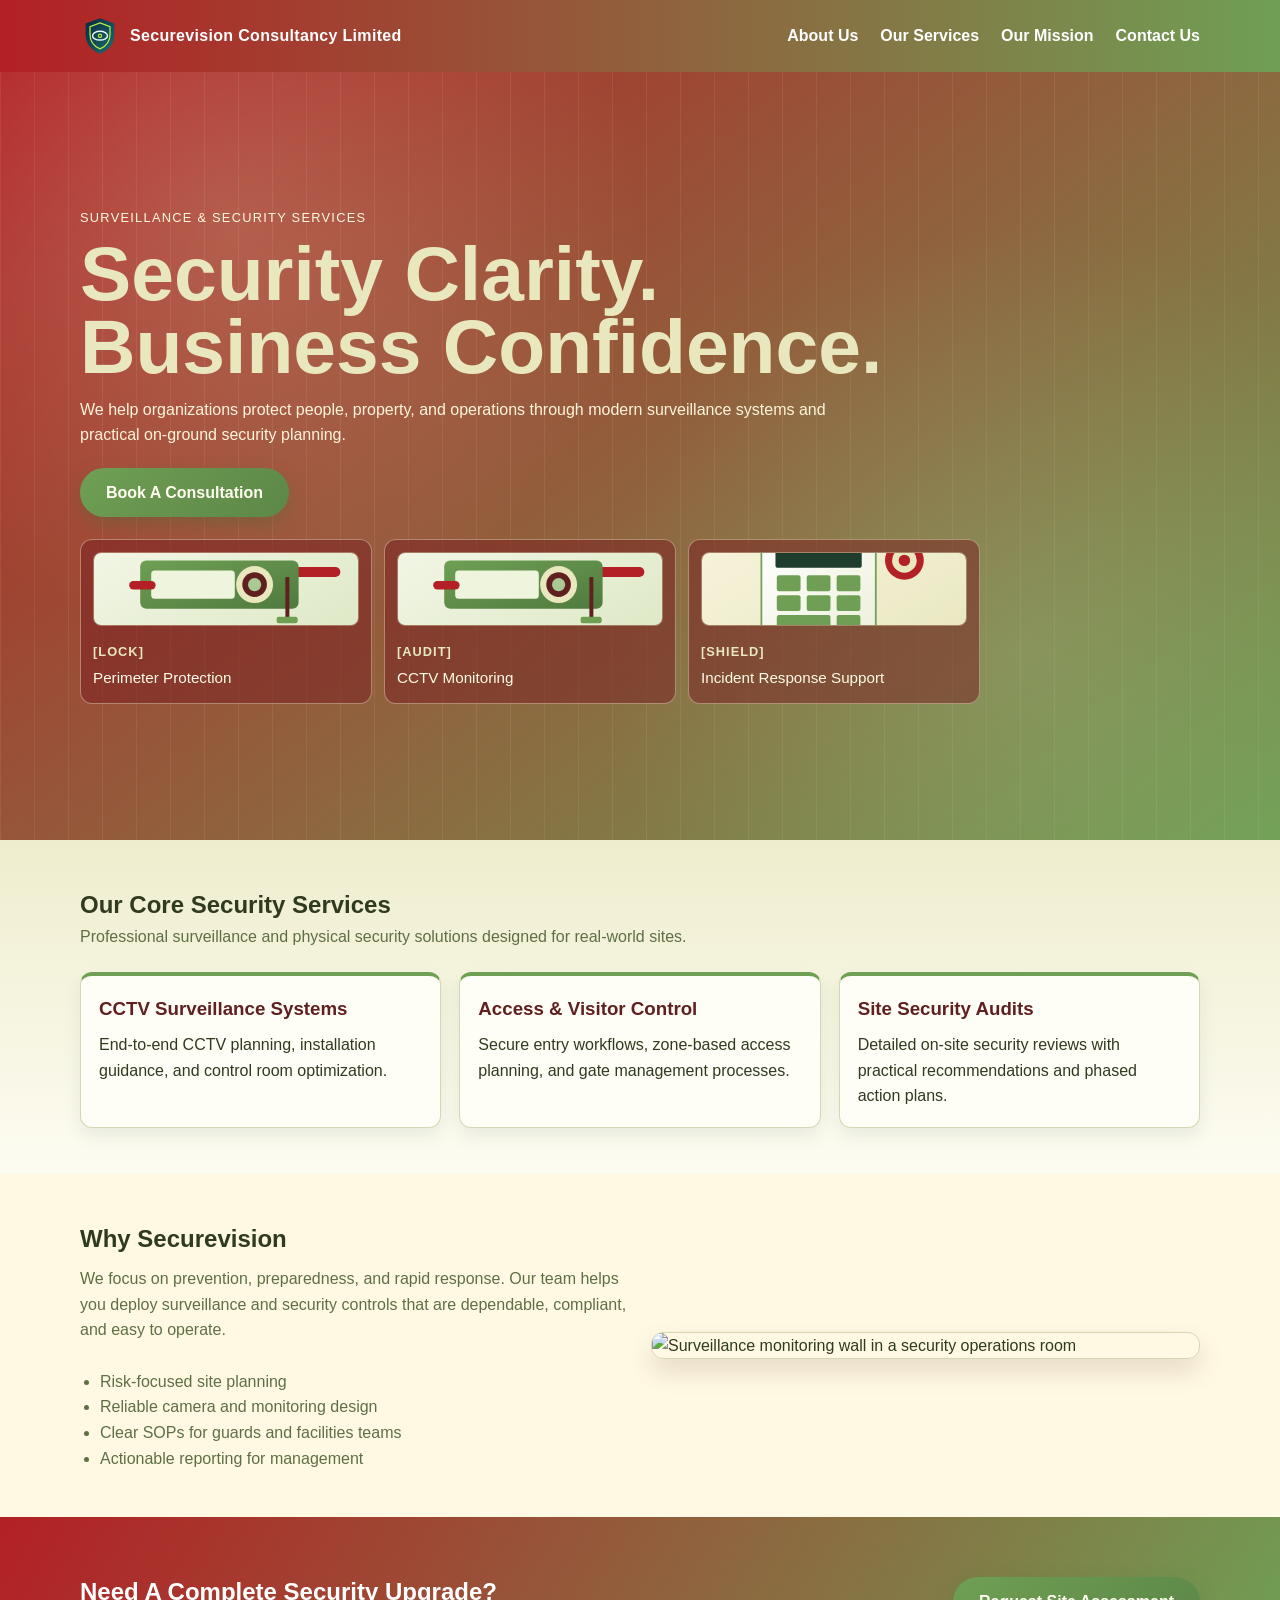
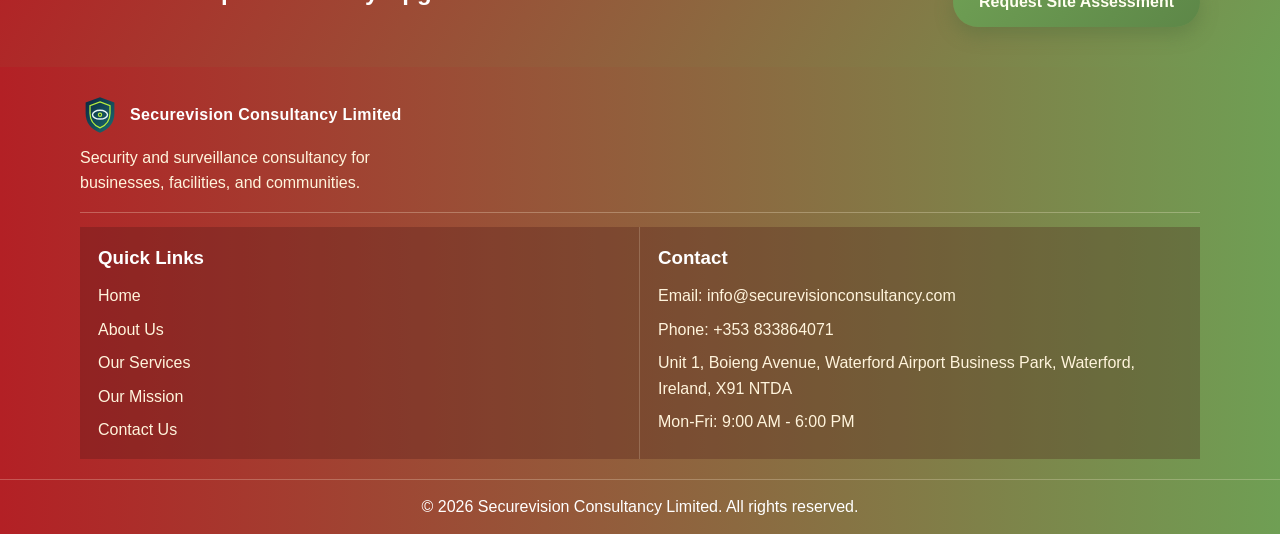
==== index.html @ aba6468b "Add images to hero visual cards" ====
<!DOCTYPE html>
<html lang="en">
<head>
  <meta charset="UTF-8" />
  <meta name="viewport" content="width=device-width, initial-scale=1.0" />
  <title>Securevision Consultancy Limited</title>
  <link rel="stylesheet" href="styles.css?v=20260227" />
</head>
<body>
  <nav class="navbar">
    <div class="container nav-wrap">
      <a class="brand" href="index.html">
        <img src="assets/securevision-logo.svg" alt="Securevision logo" class="brand-logo" />
        <span>Securevision Consultancy Limited</span>
      </a>
      <ul class="nav-links">
        <li><a href="about.html">About Us</a></li>
        <li><a href="services.html">Our Services</a></li>
        <li><a href="mission.html">Our Mission</a></li>
        <li><a href="contact.html">Contact Us</a></li>
      </ul>
    </div>
  </nav>

  <header class="hero">
    <div class="container hero-inner">
      <p class="eyebrow">Surveillance & Security Services</p>
      <h1>Security Clarity. Business Confidence.</h1>
      <p class="subtitle">
        We help organizations protect people, property, and operations through
        modern surveillance systems and practical on-ground security planning.
      </p>
      <a href="contact.html" class="btn">Book A Consultation</a>
      <div class="hero-visuals" aria-hidden="true">
        <div class="visual-card">
          <img src="assets/service-cctv.svg" alt="Perimeter surveillance visual" class="visual-thumb" />
          <span class="visual-icon">[LOCK]</span>
          <p>Perimeter Protection</p>
        </div>
        <div class="visual-card">
          <img src="assets/service-cctv.svg" alt="CCTV monitoring visual" class="visual-thumb" />
          <span class="visual-icon">[AUDIT]</span>
          <p>CCTV Monitoring</p>
        </div>
        <div class="visual-card">
          <img src="assets/service-alarm.svg" alt="Incident support visual" class="visual-thumb" />
          <span class="visual-icon">[SHIELD]</span>
          <p>Incident Response Support</p>
        </div>
      </div>
    </div>
  </header>

  <section class="section section-soft">
    <div class="container">
      <div class="section-head">
        <h2>Our Core Security Services</h2>
        <p>Professional surveillance and physical security solutions designed for real-world sites.</p>
      </div>
      <div class="cards">
        <article class="card">
          <h3>CCTV Surveillance Systems</h3>
          <p>End-to-end CCTV planning, installation guidance, and control room optimization.</p>
        </article>
        <article class="card">
          <h3>Access & Visitor Control</h3>
          <p>Secure entry workflows, zone-based access planning, and gate management processes.</p>
        </article>
        <article class="card">
          <h3>Site Security Audits</h3>
          <p>Detailed on-site security reviews with practical recommendations and phased action plans.</p>
        </article>
      </div>
    </div>
  </section>

  <section class="section section-visual">
    <div class="container visual-layout">
      <div>
        <h2>Why Securevision</h2>
        <p class="lead">
          We focus on prevention, preparedness, and rapid response. Our team helps you deploy
          surveillance and security controls that are dependable, compliant, and easy to operate.
        </p>
        <ul class="bullet-list">
          <li>Risk-focused site planning</li>
          <li>Reliable camera and monitoring design</li>
          <li>Clear SOPs for guards and facilities teams</li>
          <li>Actionable reporting for management</li>
        </ul>
      </div>
      <img src="https://images.unsplash.com/photo-1510511459019-5dda7724fd87?q=80&w=1400&auto=format&fit=crop" alt="Surveillance monitoring wall in a security operations room" class="visual-image" />
    </div>
  </section>

  <section class="cta-strip">
    <div class="container cta-inner">
      <h2>Need A Complete Security Upgrade?</h2>
      <a href="contact.html" class="btn">Request Site Assessment</a>
    </div>
  </section>

  <footer class="site-footer">
    <div class="container footer-grid">
      <div>
        <a class="brand footer-brand" href="index.html">
          <img src="assets/securevision-logo.svg" alt="Securevision logo" class="brand-logo" />
          <span>Securevision Consultancy Limited</span>
        </a>
        <p class="footer-text">Security and surveillance consultancy for businesses, facilities, and communities.</p>
      </div>
      <div>
        <h3>Quick Links</h3>
        <ul class="footer-links">
          <li><a href="index.html">Home</a></li>
          <li><a href="about.html">About Us</a></li>
          <li><a href="services.html">Our Services</a></li>
          <li><a href="mission.html">Our Mission</a></li>
          <li><a href="contact.html">Contact Us</a></li>
        </ul>
      </div>
      <div>
        <h3>Contact</h3>
        <ul class="footer-contact">
          <li>Email: info@securevisionconsultancy.com</li>
          <li>Phone: +353 833864071</li>
          <li>Unit 1, Boieng Avenue, Waterford Airport Business Park, Waterford, Ireland, X91 NTDA</li>
          <li>Mon-Fri: 9:00 AM - 6:00 PM</li>
        </ul>
      </div>
    </div>
    <div class="footer-bottom">
      <p>&copy; 2026 Securevision Consultancy Limited. All rights reserved.</p>
    </div>
  </footer>
</body>
</html>
---- styles.css ----
* {
  margin: 0;
  padding: 0;
  box-sizing: border-box;
}

:root {
  --bg: #b32025;
  --bg-soft: #6f9f54;
  --accent: #6f9f54;
  --accent-soft: #abc995;
  --accent-pop: #e8e7be;
  --text: #2f3a1f;
  --muted: #5f6f45;
  --surface: #fffef6;
  --surface-soft: #e8e7be;
}

html,
body {
  min-height: 100%;
}

body {
  font-family: "Trebuchet MS", "Segoe UI", Tahoma, sans-serif;
  color: var(--text);
  background: linear-gradient(180deg, #f7f1d7, #edf2db);
  display: flex;
  flex-direction: column;
  line-height: 1.6;
}

.container {
  width: min(1120px, 92%);
  margin: 0 auto;
}

.navbar {
  background: linear-gradient(90deg, var(--bg), var(--bg-soft));
  color: #fff;
  box-shadow: 0 6px 18px rgba(107, 26, 26, 0.24);
}

.nav-wrap {
  display: flex;
  align-items: center;
  justify-content: space-between;
  min-height: 72px;
  gap: 16px;
}

.brand {
  display: inline-flex;
  align-items: center;
  gap: 10px;
  color: #fff;
  text-decoration: none;
  font-weight: 700;
  letter-spacing: 0.02em;
}

.brand-logo {
  width: 40px;
  height: 40px;
  display: block;
}

.nav-links {
  list-style: none;
  display: flex;
  gap: 22px;
}

.nav-links a {
  color: #fff;
  text-decoration: none;
  font-weight: 600;
  border-bottom: 2px solid transparent;
  padding-bottom: 2px;
}

.nav-links a:hover {
  border-color: #e8e7be;
  color: #e8e7be;
}

.hero {
  min-height: calc(100vh - 132px);
  display: flex;
  align-items: center;
  color: #fff;
  background:
    radial-gradient(circle at 18% 20%, rgba(232, 231, 190, 0.22), transparent 34%),
    radial-gradient(circle at 80% 75%, rgba(171, 201, 149, 0.24), transparent 36%),
    repeating-linear-gradient(
      90deg,
      rgba(232, 231, 190, 0.09) 0 1px,
      transparent 1px 34px
    ),
    linear-gradient(140deg, #b32025, #6f9f54);
}

.hero-inner {
  padding: 24px 0;
}

.eyebrow {
  color: #fff9de;
  text-transform: uppercase;
  letter-spacing: 0.1em;
  font-size: 0.8rem;
}

.hero h1 {
  margin-top: 8px;
  font-size: clamp(2rem, 6vw, 4.8rem);
  line-height: 0.95;
  color: var(--accent-pop);
  max-width: 900px;
}

.subtitle {
  margin-top: 14px;
  max-width: 760px;
  color: #fff5da;
}

.btn {
  display: inline-block;
  margin-top: 20px;
  background: linear-gradient(135deg, var(--accent), #5d8748);
  color: #fffef0;
  font-weight: 700;
  text-decoration: none;
  border: none;
  border-radius: 999px;
  padding: 12px 26px;
  cursor: pointer;
  box-shadow: 0 8px 18px rgba(74, 107, 56, 0.35);
}

.btn:hover {
  filter: brightness(1.05);
}

.hero-visuals {
  margin-top: 22px;
  display: grid;
  grid-template-columns: repeat(3, minmax(0, 1fr));
  gap: 12px;
  max-width: 900px;
}

.visual-card {
  border: 1px solid rgba(232, 231, 190, 0.45);
  border-radius: 12px;
  background: rgba(120, 29, 33, 0.5);
  padding: 12px;
}

.visual-thumb {
  width: 100%;
  height: 74px;
  object-fit: cover;
  border-radius: 8px;
  border: 1px solid rgba(232, 231, 190, 0.35);
  margin-bottom: 8px;
}

.visual-icon {
  display: block;
  color: var(--accent-pop);
  font-weight: 700;
  font-size: 0.8rem;
  letter-spacing: 0.08em;
}

.visual-card p {
  margin-top: 4px;
  color: #fffbe7;
  font-size: 0.95rem;
}

.page-header {
  background: linear-gradient(100deg, var(--bg), var(--bg-soft));
  color: #fff;
  padding: 44px 0;
}

.page-header h1 {
  font-size: clamp(1.8rem, 3vw, 2.3rem);
}

.section {
  padding: 46px 0;
}

.section-soft {
  background: linear-gradient(180deg, rgba(232, 231, 190, 0.4), rgba(255, 254, 246, 0.85));
}

.section-head {
  margin-bottom: 22px;
}

.section-head p {
  color: var(--muted);
}

.section-visual {
  background: #fff9e3;
}

.visual-layout {
  display: grid;
  grid-template-columns: 1fr 1fr;
  gap: 22px;
  align-items: center;
}

.bullet-list {
  margin-top: 10px;
  margin-left: 20px;
  color: var(--muted);
}

.visual-image {
  width: 100%;
  border-radius: 12px;
  border: 1px solid #d3d8b4;
  box-shadow: 0 12px 26px rgba(84, 32, 32, 0.15);
}

.cta-strip {
  background: linear-gradient(120deg, #b32025, #6f9f54);
  color: #fff;
  padding: 40px 0;
}

.cta-inner {
  display: flex;
  align-items: center;
  justify-content: space-between;
  gap: 16px;
}

.grid-two {
  display: grid;
  grid-template-columns: 1fr 1fr;
  gap: 22px;
}

.cards {
  display: grid;
  grid-template-columns: repeat(3, 1fr);
  gap: 18px;
}

.card,
.panel {
  background: var(--surface);
  border: 1px solid #d3d8b4;
  border-top: 4px solid var(--accent);
  border-radius: 12px;
  padding: 18px;
  box-shadow: 0 8px 18px rgba(9, 34, 60, 0.08);
}

.card h3,
.panel h3 {
  margin-bottom: 8px;
  color: #5f201f;
}

.service-image {
  width: 100%;
  height: 170px;
  object-fit: cover;
  border-radius: 8px;
  border: 1px solid #d3d8b4;
  margin-bottom: 12px;
}

.lead {
  margin: 8px 0 26px;
  max-width: 880px;
  color: var(--muted);
}

.panel ul {
  margin-left: 18px;
}

.panel input,
.panel textarea {
  width: 100%;
  font: inherit;
  margin-top: 10px;
  padding: 11px 12px;
  border: 1px solid #c7ccab;
  border-radius: 8px;
}

.map-embed {
  width: 100%;
  height: 240px;
  border: 1px solid #c7ccab;
  border-radius: 8px;
  margin: 12px 0;
}

.footer,
.site-footer {
  margin-top: auto;
  background: linear-gradient(90deg, var(--bg), var(--bg-soft));
  color: #fff;
}

.site-footer {
  padding-top: 28px;
}

.footer-grid {
  display: grid;
  grid-template-columns: 1fr 1fr;
  gap: 0;
}

.footer-grid > div:first-child {
  grid-column: 1 / -1;
  padding: 0 0 16px;
  margin-bottom: 14px;
  border-bottom: 1px solid rgba(255, 244, 220, 0.28);
}

.footer-grid > div:nth-child(2),
.footer-grid > div:nth-child(3) {
  background: rgba(70, 20, 20, 0.28);
  padding: 16px 18px;
  min-height: 170px;
}

.footer-grid > div:nth-child(2) {
  border-right: 1px solid rgba(255, 244, 220, 0.2);
}

.footer-brand {
  margin-bottom: 10px;
}

.footer-text {
  color: #fff4dc;
  max-width: 360px;
}

.site-footer h3 {
  margin-bottom: 10px;
}

.footer-links,
.footer-contact {
  list-style: none;
  display: grid;
  gap: 8px;
  color: #fff4dc;
}

.footer-links a {
  color: #fff4dc;
  text-decoration: none;
}

.footer-links a:hover {
  color: #ffffff;
  text-decoration: underline;
}

.footer-bottom {
  border-top: 1px solid rgba(255, 244, 220, 0.25);
  margin-top: 20px;
  padding: 14px 0;
  text-align: center;
}

.objectives {
  margin-top: 14px;
  display: grid;
  gap: 14px;
}

.objective-item {
  background: #fff;
  border: 1px solid #d3d8b4;
  border-left: 4px solid var(--accent);
  border-radius: 10px;
  padding: 14px 16px;
  box-shadow: 0 8px 18px rgba(9, 34, 60, 0.06);
}

.objective-item h3 {
  color: #5f201f;
  margin-bottom: 6px;
}

.objective-item p {
  color: var(--muted);
}

@media (max-width: 900px) {
  .nav-wrap {
    flex-direction: column;
    padding: 10px 0;
  }

  .nav-links {
    flex-wrap: wrap;
    justify-content: center;
    gap: 14px;
  }

  .grid-two {
    grid-template-columns: 1fr;
  }

  .cards {
    grid-template-columns: 1fr;
  }

  .visual-layout {
    grid-template-columns: 1fr;
  }

  .hero-visuals {
    grid-template-columns: 1fr;
  }

  .cta-inner {
    flex-direction: column;
    align-items: flex-start;
  }

  .footer-grid {
    grid-template-columns: 1fr;
  }

  .footer-grid > div:first-child {
    grid-column: auto;
  }

  .footer-grid > div:nth-child(2),
  .footer-grid > div:nth-child(3) {
    min-height: auto;
  }

  .footer-grid > div:nth-child(2) {
    border-right: none;
    border-bottom: 1px solid rgba(255, 244, 220, 0.2);
  }

  .brand-logo {
    width: 34px;
    height: 34px;
  }
}
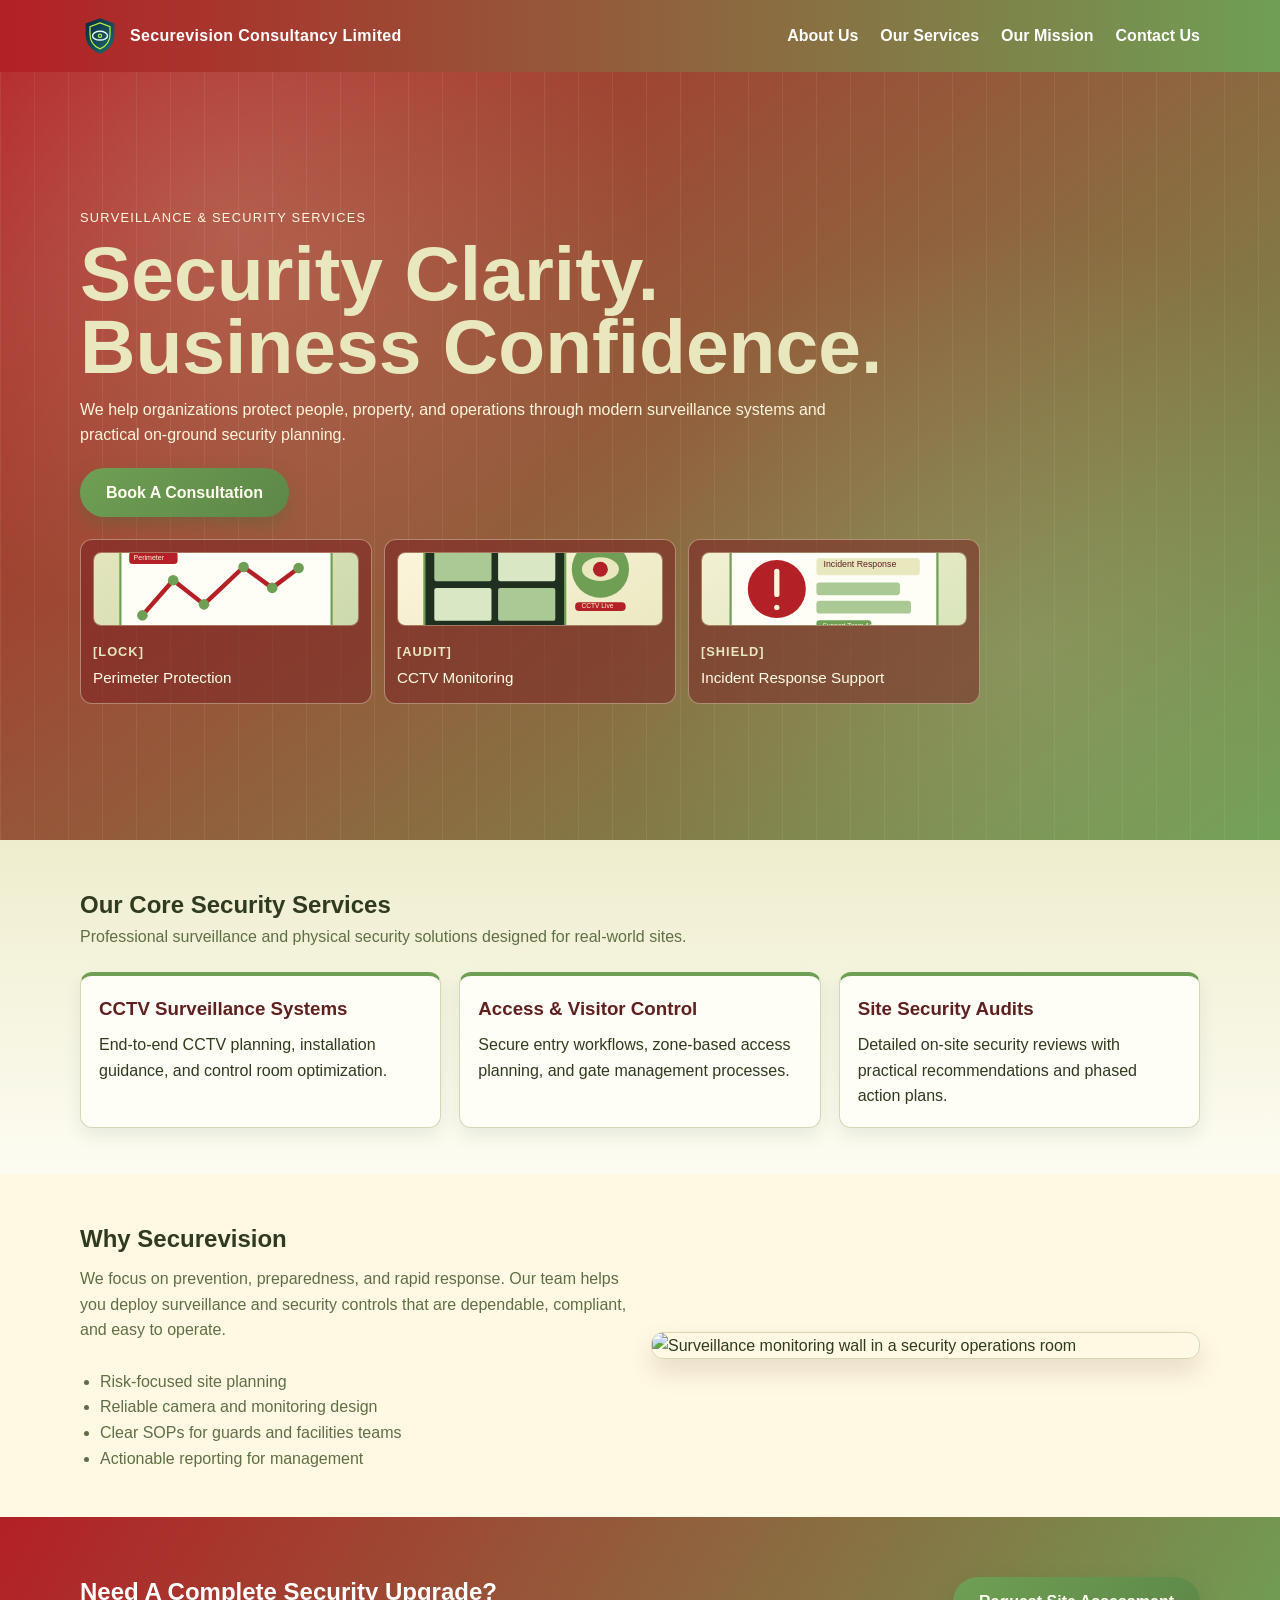
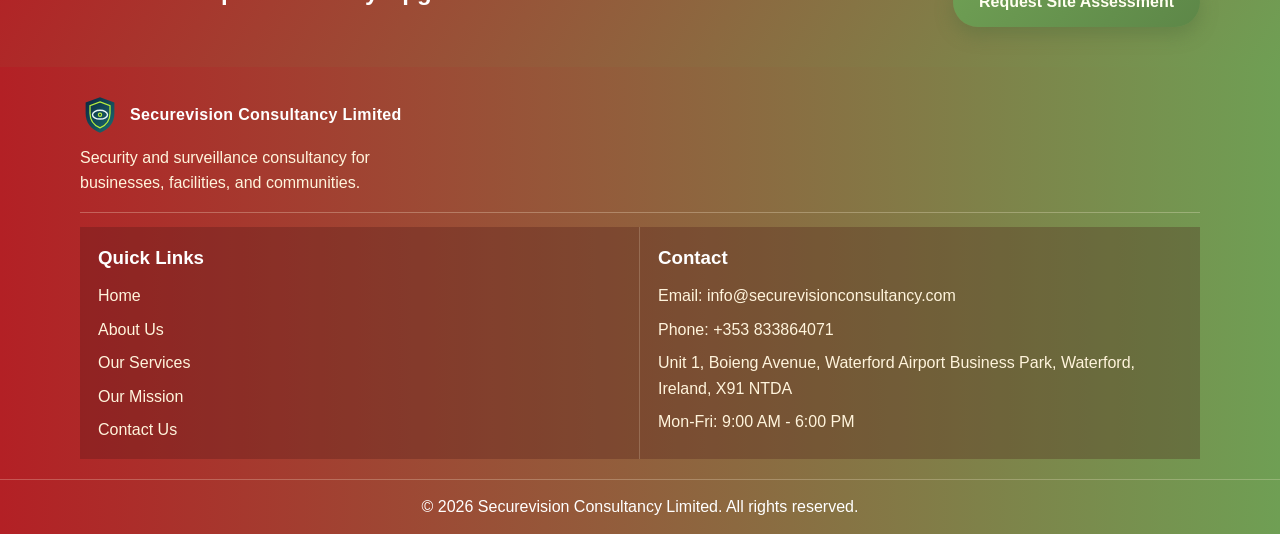
==== commit 1f041bd5: "Improve hero card images with dedicated local visuals" ====
--- a/index.html
+++ b/index.html
@@ -33,17 +33,17 @@
       <a href="contact.html" class="btn">Book A Consultation</a>
       <div class="hero-visuals" aria-hidden="true">
         <div class="visual-card">
-          <img src="assets/service-cctv.svg" alt="Perimeter surveillance visual" class="visual-thumb" />
+          <img src="assets/visual-perimeter.svg" alt="Perimeter protection visual" class="visual-thumb" />
           <span class="visual-icon">[LOCK]</span>
           <p>Perimeter Protection</p>
         </div>
         <div class="visual-card">
-          <img src="assets/service-cctv.svg" alt="CCTV monitoring visual" class="visual-thumb" />
+          <img src="assets/visual-cctv-monitoring.svg" alt="CCTV monitoring visual" class="visual-thumb" />
           <span class="visual-icon">[AUDIT]</span>
           <p>CCTV Monitoring</p>
         </div>
         <div class="visual-card">
-          <img src="assets/service-alarm.svg" alt="Incident support visual" class="visual-thumb" />
+          <img src="assets/visual-incident-response.svg" alt="Incident response support visual" class="visual-thumb" />
           <span class="visual-icon">[SHIELD]</span>
           <p>Incident Response Support</p>
         </div>
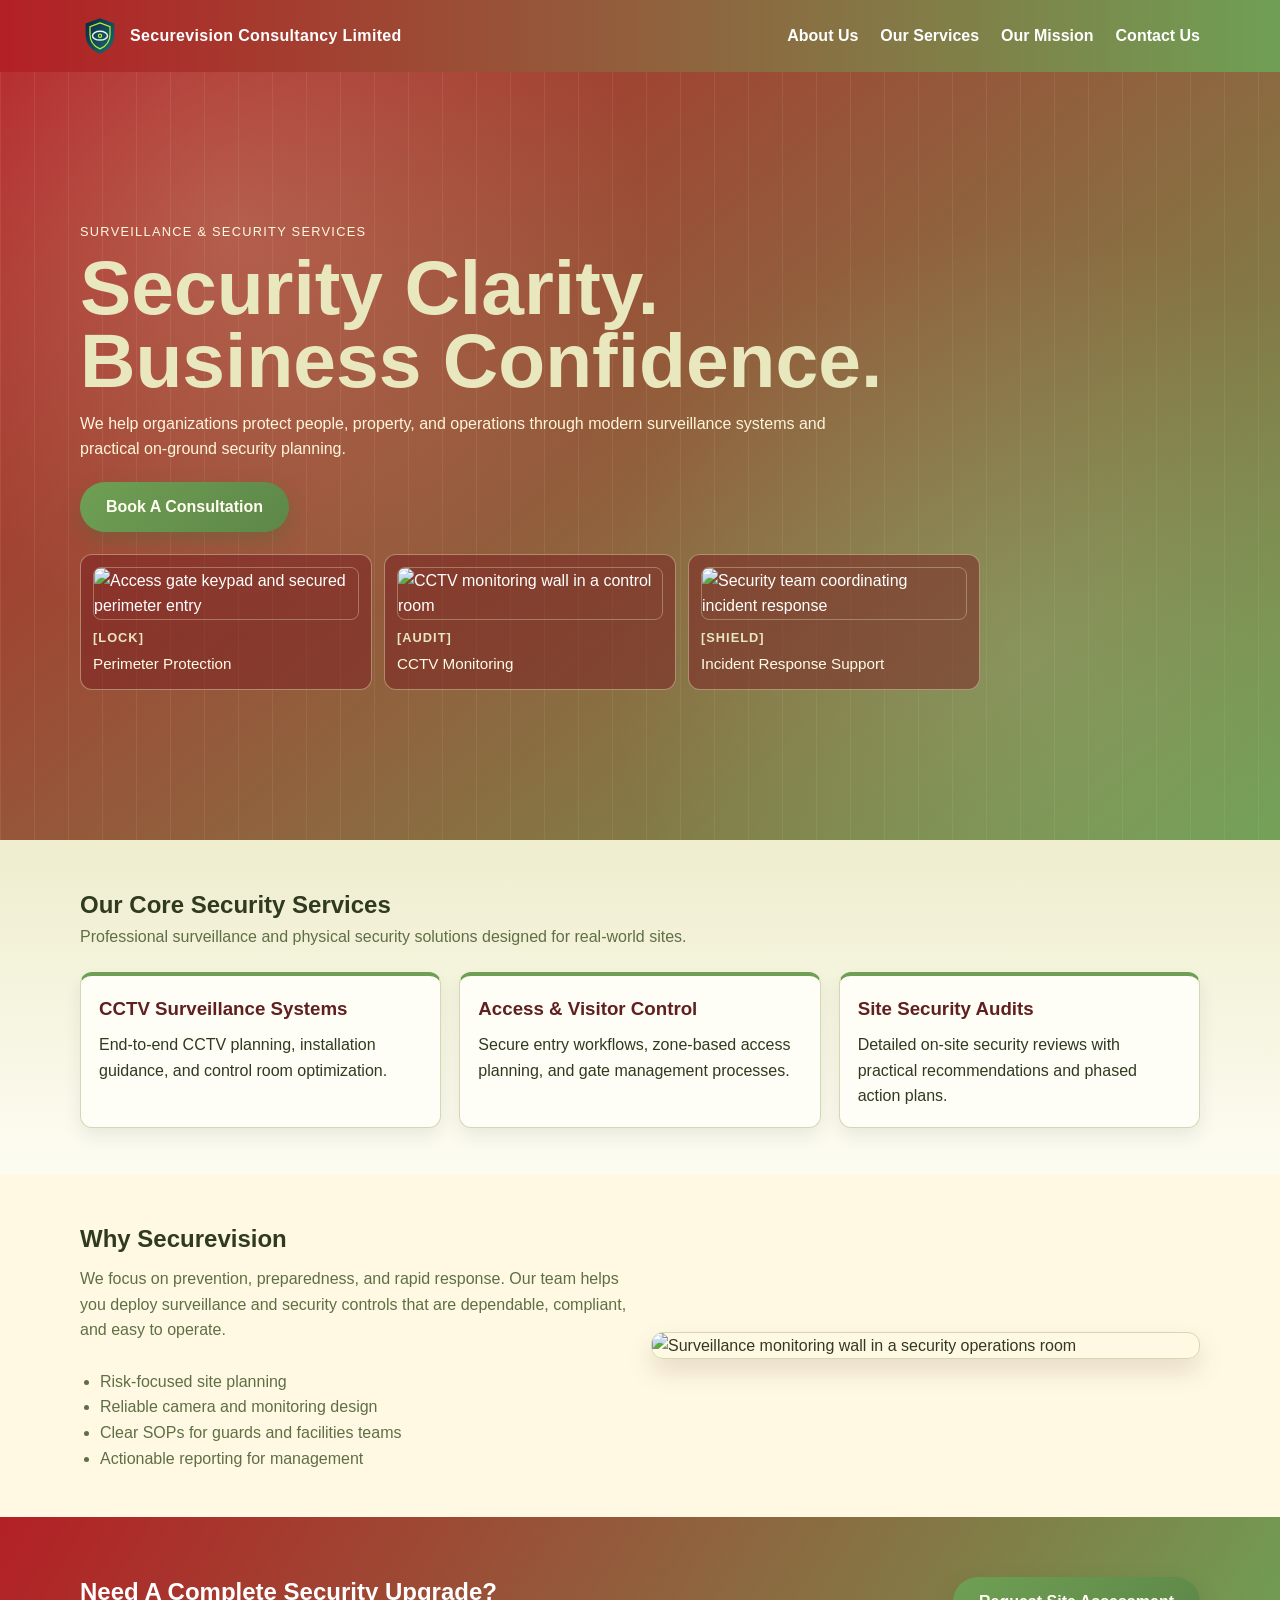
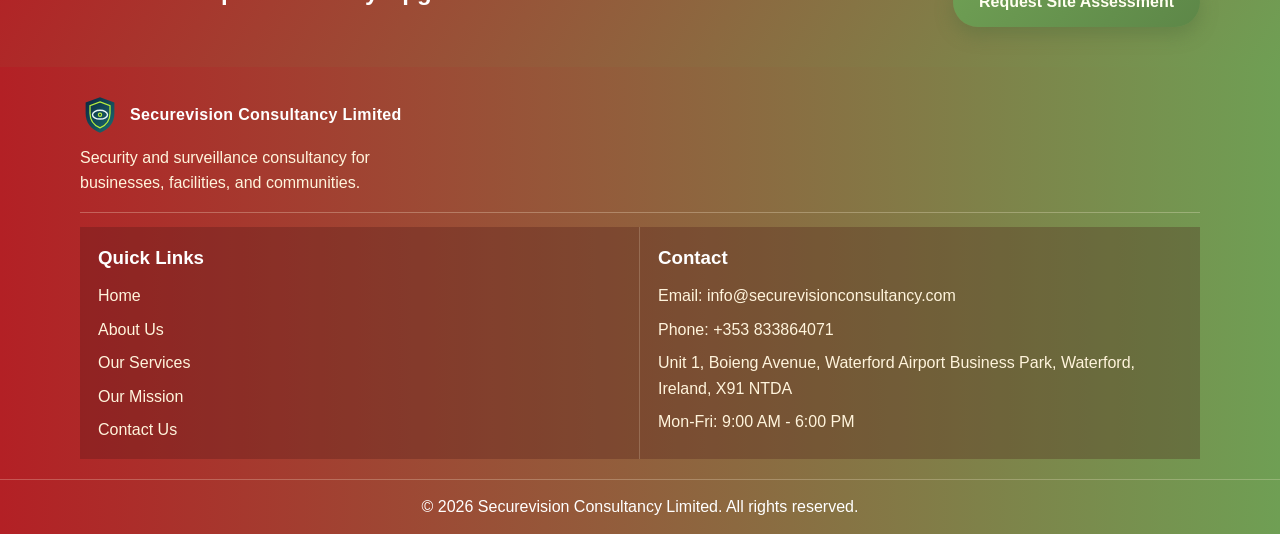
==== commit 749d1810: "Replace hero visual cards with real photo images" ====
--- a/index.html
+++ b/index.html
@@ -33,17 +33,17 @@
       <a href="contact.html" class="btn">Book A Consultation</a>
       <div class="hero-visuals" aria-hidden="true">
         <div class="visual-card">
-          <img src="assets/visual-perimeter.svg" alt="Perimeter protection visual" class="visual-thumb" />
+          <img src="https://images.unsplash.com/photo-1614064641938-3bbee52942c7?q=80&w=1200&auto=format&fit=crop" alt="Access gate keypad and secured perimeter entry" class="visual-thumb" />
           <span class="visual-icon">[LOCK]</span>
           <p>Perimeter Protection</p>
         </div>
         <div class="visual-card">
-          <img src="assets/visual-cctv-monitoring.svg" alt="CCTV monitoring visual" class="visual-thumb" />
+          <img src="https://images.unsplash.com/photo-1510511459019-5dda7724fd87?q=80&w=1200&auto=format&fit=crop" alt="CCTV monitoring wall in a control room" class="visual-thumb" />
           <span class="visual-icon">[AUDIT]</span>
           <p>CCTV Monitoring</p>
         </div>
         <div class="visual-card">
-          <img src="assets/visual-incident-response.svg" alt="Incident response support visual" class="visual-thumb" />
+          <img src="https://images.unsplash.com/photo-1521737604893-d14cc237f11d?q=80&w=1200&auto=format&fit=crop" alt="Security team coordinating incident response" class="visual-thumb" />
           <span class="visual-icon">[SHIELD]</span>
           <p>Incident Response Support</p>
         </div>
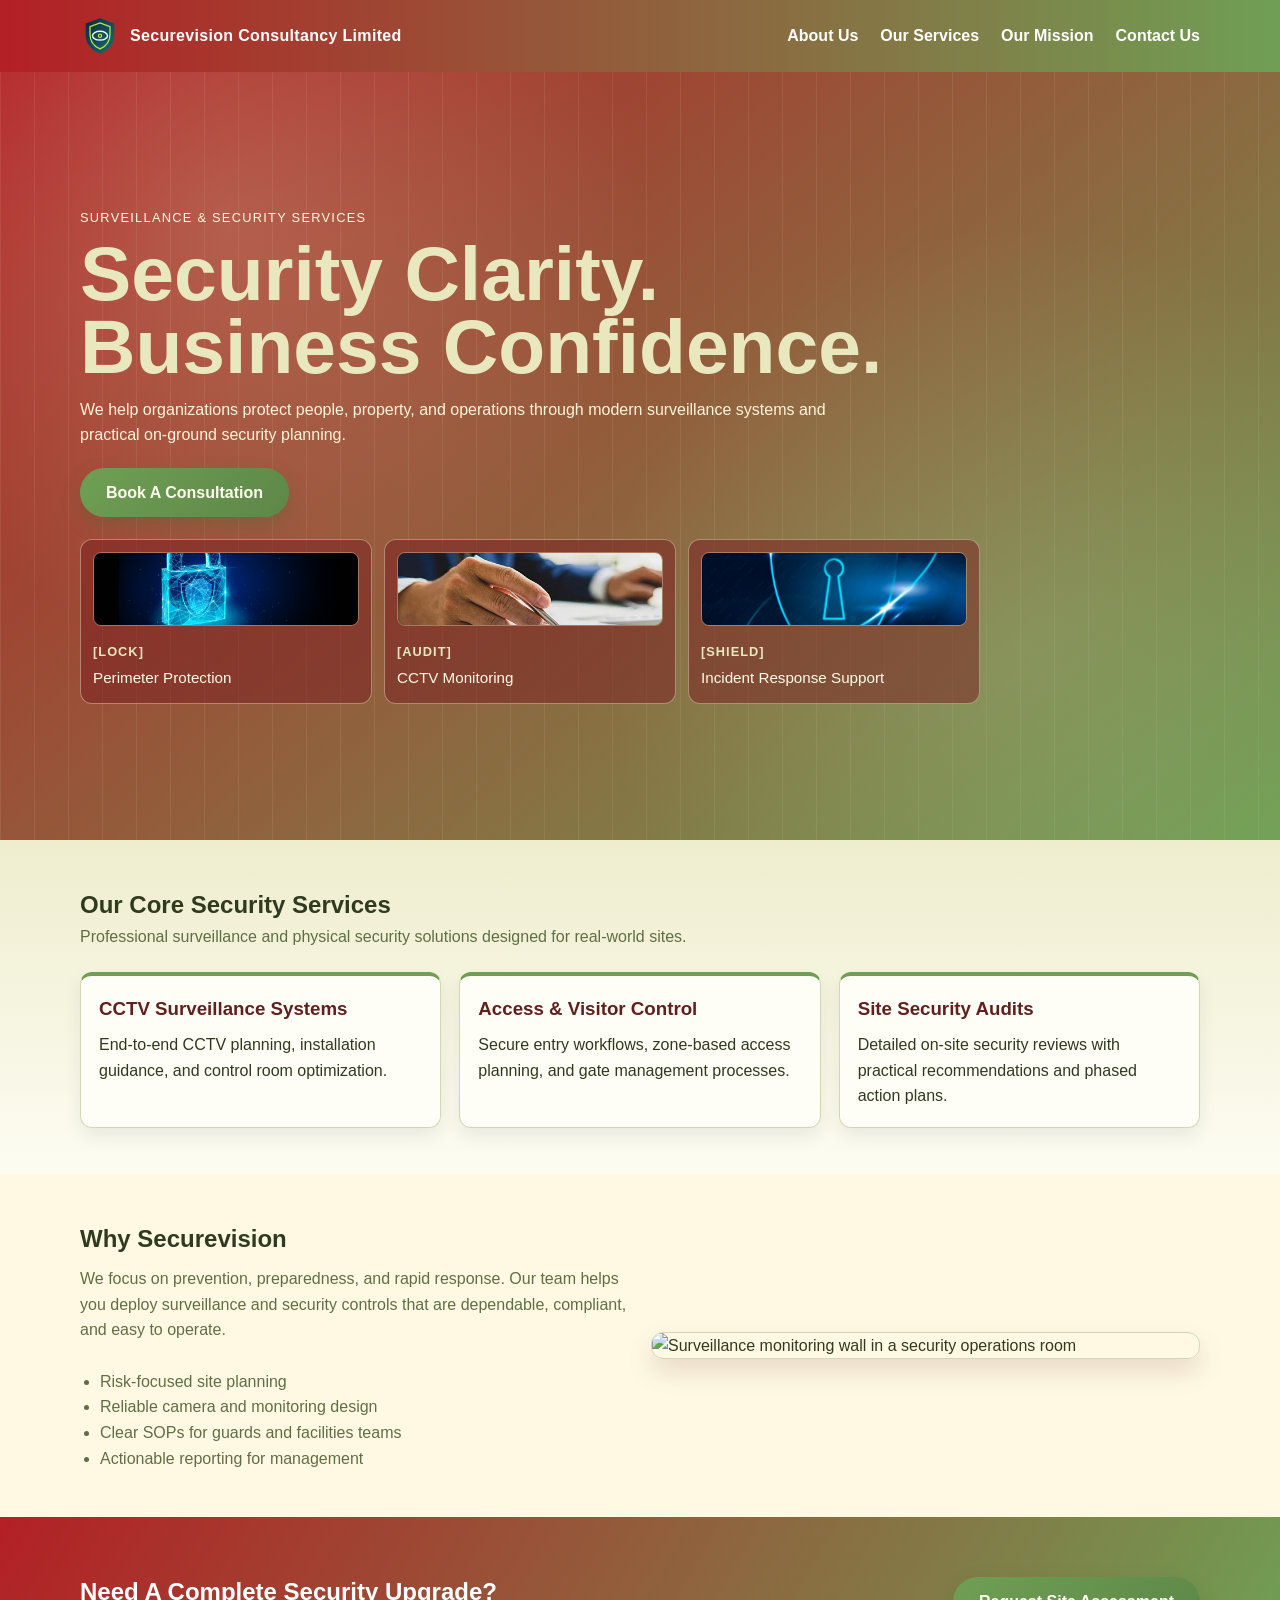
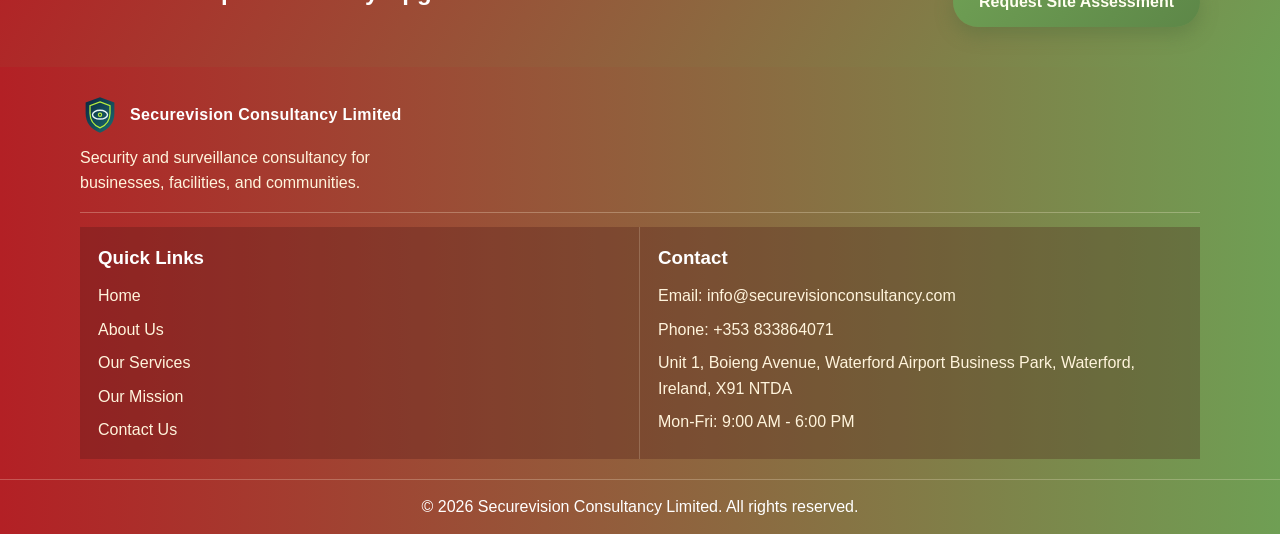
==== commit 773407c7: "Update homepage hero cards with local lock/audit/shield images" ====
--- a/index.html
+++ b/index.html
@@ -33,17 +33,17 @@
       <a href="contact.html" class="btn">Book A Consultation</a>
       <div class="hero-visuals" aria-hidden="true">
         <div class="visual-card">
-          <img src="https://images.unsplash.com/photo-1614064641938-3bbee52942c7?q=80&w=1200&auto=format&fit=crop" alt="Access gate keypad and secured perimeter entry" class="visual-thumb" />
+          <img src="assets/lock.jpg?v=20260226" alt="Access gate keypad and secured perimeter entry" class="visual-thumb" />
           <span class="visual-icon">[LOCK]</span>
           <p>Perimeter Protection</p>
         </div>
         <div class="visual-card">
-          <img src="https://images.unsplash.com/photo-1510511459019-5dda7724fd87?q=80&w=1200&auto=format&fit=crop" alt="CCTV monitoring wall in a control room" class="visual-thumb" />
+          <img src="assets/audit.jpeg?v=20260226" alt="CCTV monitoring wall in a control room" class="visual-thumb" />
           <span class="visual-icon">[AUDIT]</span>
           <p>CCTV Monitoring</p>
         </div>
         <div class="visual-card">
-          <img src="https://images.unsplash.com/photo-1521737604893-d14cc237f11d?q=80&w=1200&auto=format&fit=crop" alt="Security team coordinating incident response" class="visual-thumb" />
+          <img src="assets/shield.jpeg?v=20260226" alt="Security team coordinating incident response" class="visual-thumb" />
           <span class="visual-icon">[SHIELD]</span>
           <p>Incident Response Support</p>
         </div>
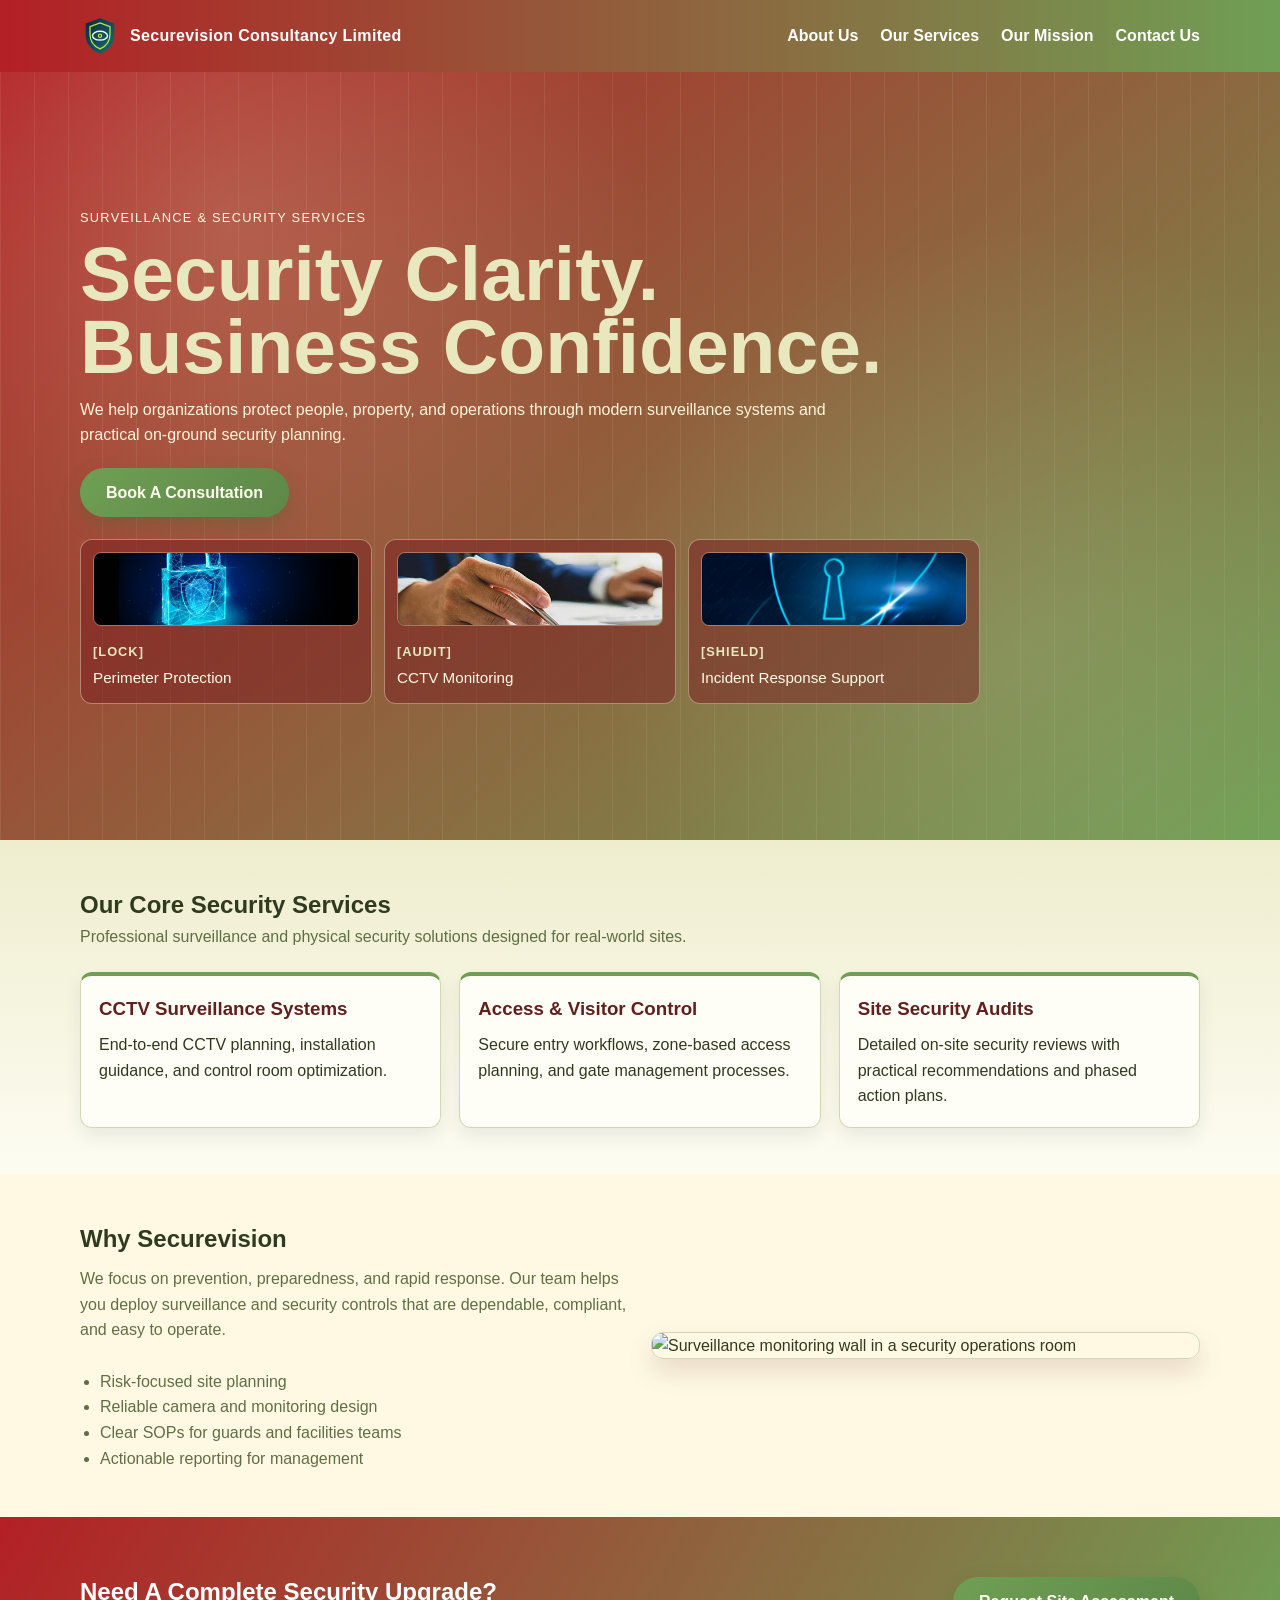
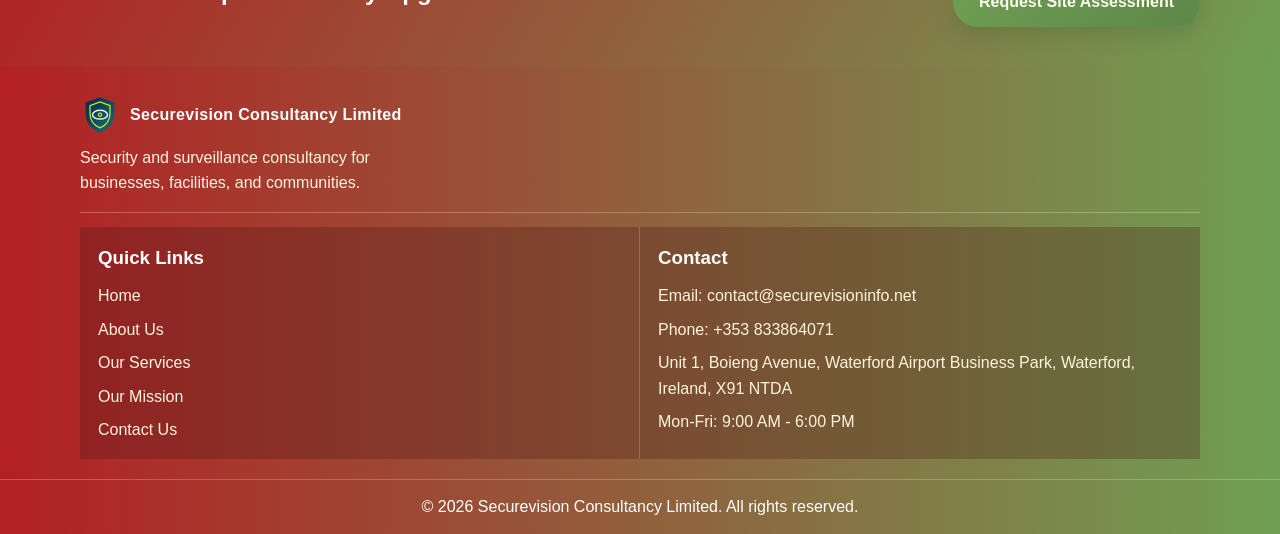
==== commit 1d1b941d: "Update site contact email to contact@securevisioninfo.net" ====
--- a/index.html
+++ b/index.html
@@ -122,7 +122,7 @@
       <div>
         <h3>Contact</h3>
         <ul class="footer-contact">
-          <li>Email: info@securevisionconsultancy.com</li>
+          <li>Email: contact@securevisioninfo.net</li>
           <li>Phone: +353 833864071</li>
           <li>Unit 1, Boieng Avenue, Waterford Airport Business Park, Waterford, Ireland, X91 NTDA</li>
           <li>Mon-Fri: 9:00 AM - 6:00 PM</li>
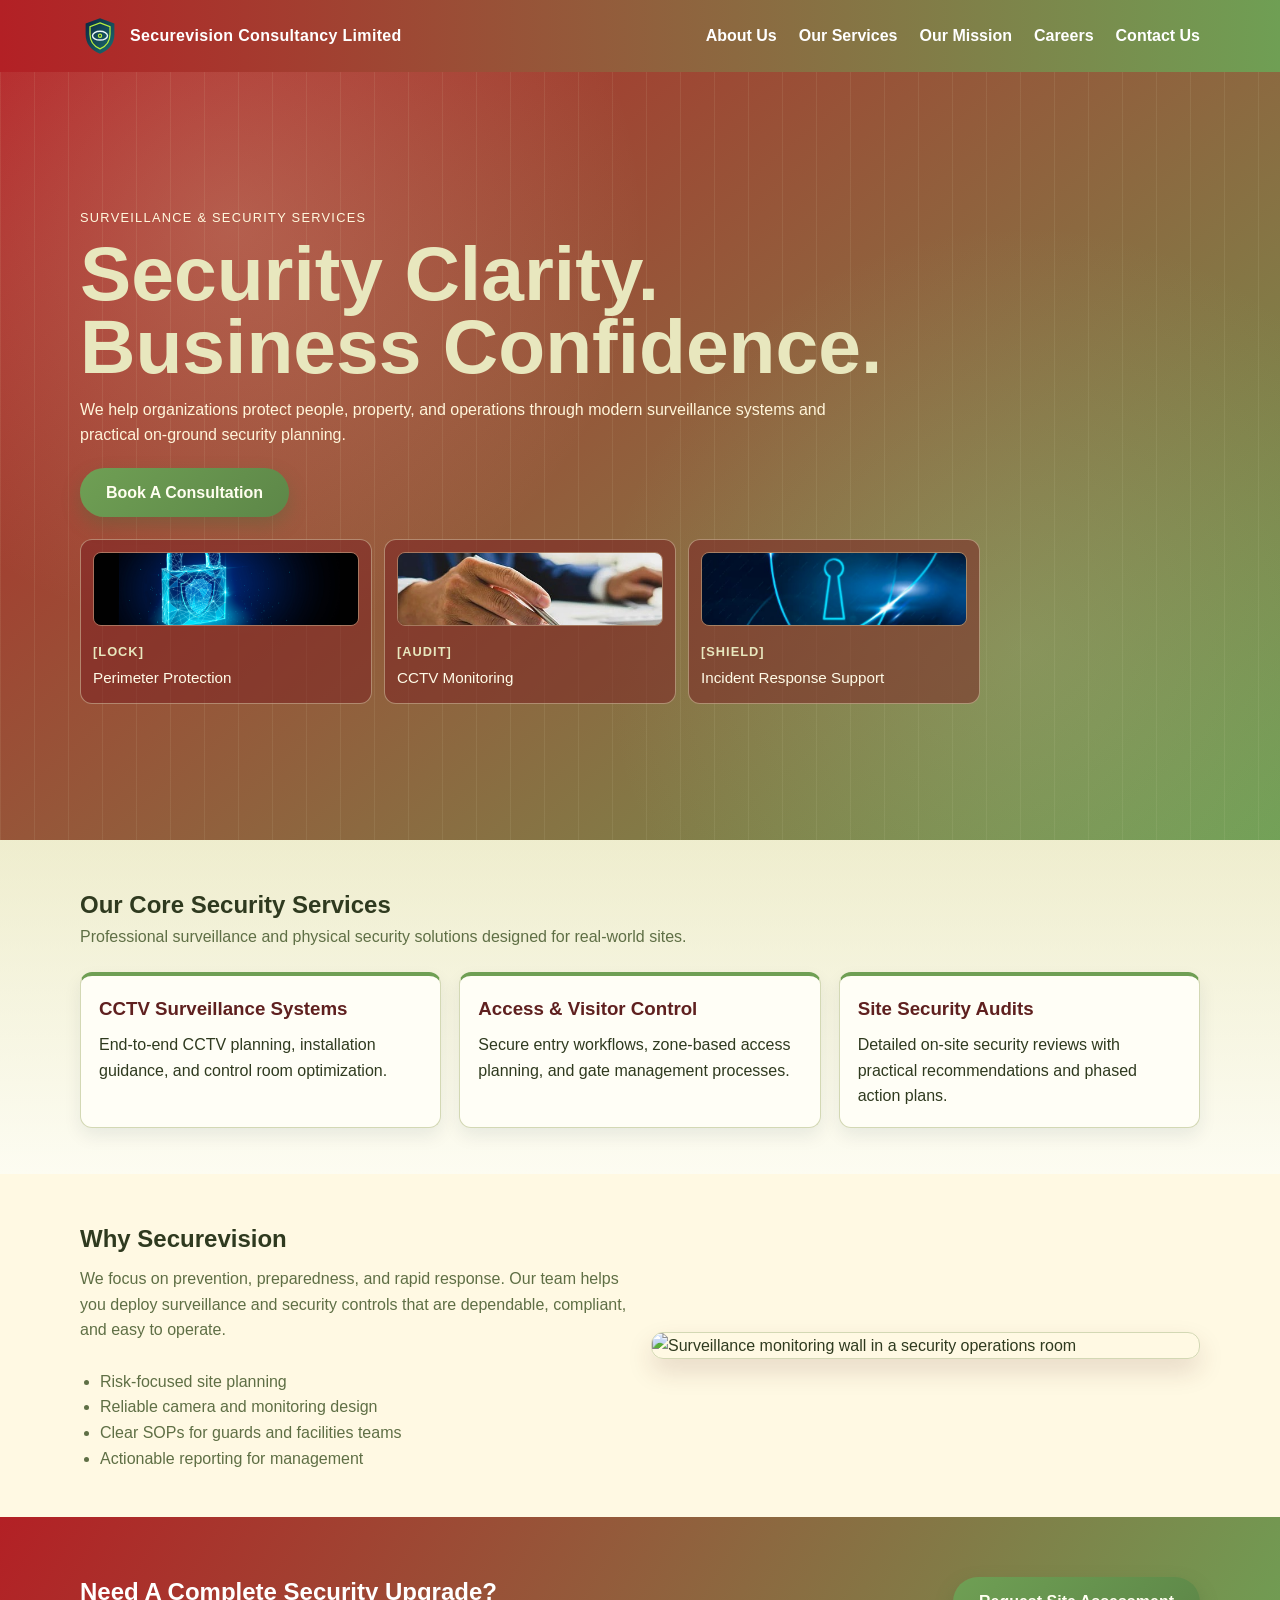
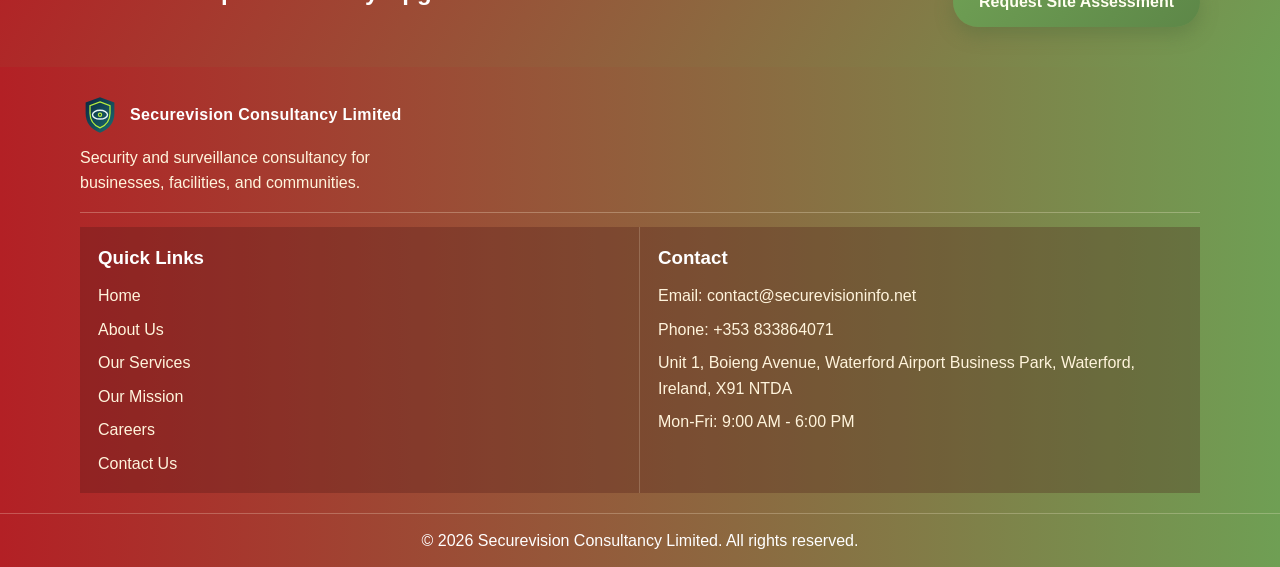
==== commit 9cd4b700: "Add careers page and site-wide careers navigation" ====
--- a/index.html
+++ b/index.html
@@ -4,7 +4,7 @@
   <meta charset="UTF-8" />
   <meta name="viewport" content="width=device-width, initial-scale=1.0" />
   <title>Securevision Consultancy Limited</title>
-  <link rel="stylesheet" href="styles.css?v=20260227" />
+  <link rel="stylesheet" href="styles.css?v=20260305" />
 </head>
 <body>
   <nav class="navbar">
@@ -17,6 +17,7 @@
         <li><a href="about.html">About Us</a></li>
         <li><a href="services.html">Our Services</a></li>
         <li><a href="mission.html">Our Mission</a></li>
+        <li><a href="careers.html">Careers</a></li>
         <li><a href="contact.html">Contact Us</a></li>
       </ul>
     </div>
@@ -116,6 +117,7 @@
           <li><a href="about.html">About Us</a></li>
           <li><a href="services.html">Our Services</a></li>
           <li><a href="mission.html">Our Mission</a></li>
+          <li><a href="careers.html">Careers</a></li>
           <li><a href="contact.html">Contact Us</a></li>
         </ul>
       </div>
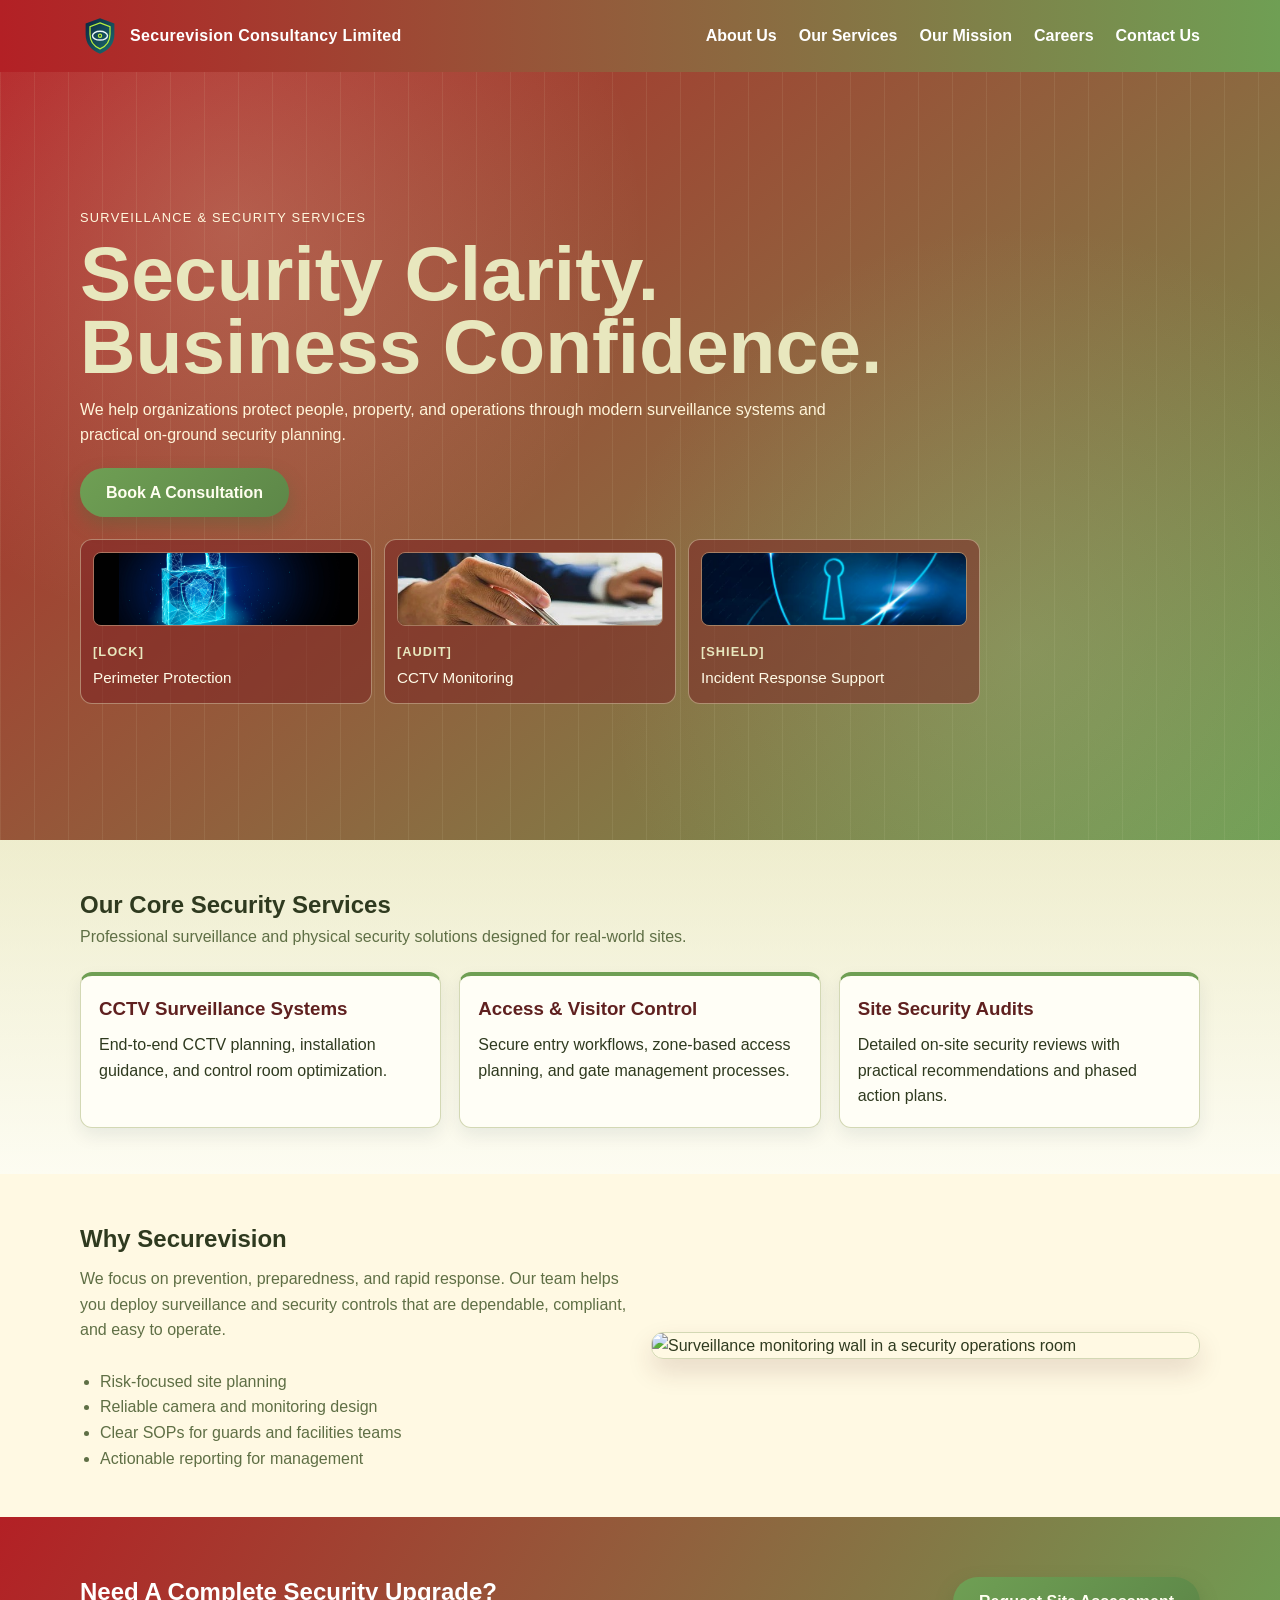
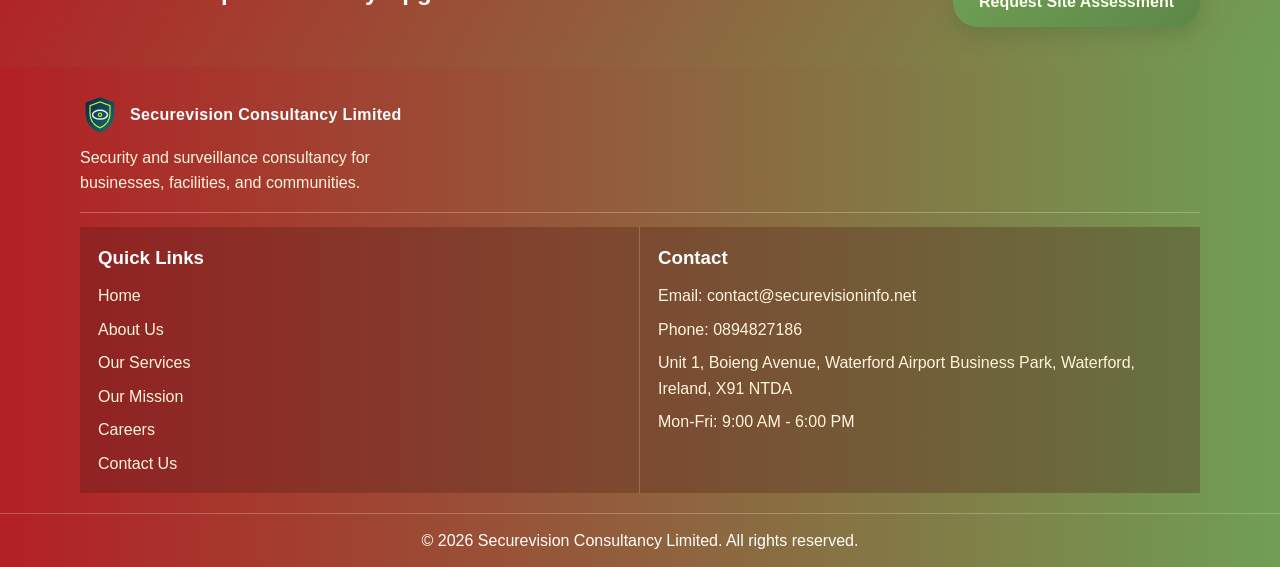
==== commit 0c5917f7: "Update phone number to 0894827186" ====
--- a/index.html
+++ b/index.html
@@ -125,7 +125,7 @@
         <h3>Contact</h3>
         <ul class="footer-contact">
           <li>Email: contact@securevisioninfo.net</li>
-          <li>Phone: +353 833864071</li>
+          <li>Phone: 0894827186</li>
           <li>Unit 1, Boieng Avenue, Waterford Airport Business Park, Waterford, Ireland, X91 NTDA</li>
           <li>Mon-Fri: 9:00 AM - 6:00 PM</li>
         </ul>
@@ -137,3 +137,4 @@
   </footer>
 </body>
 </html>
+
--- a/styles.css
+++ b/styles.css
@@ -406,6 +406,114 @@
   color: var(--muted);
 }
 
+.job-list {
+  display: grid;
+  gap: 16px;
+}
+
+.job-card {
+  display: flex;
+  align-items: flex-start;
+  justify-content: space-between;
+  gap: 16px;
+  background: #fff;
+  border: 1px solid #d3d8b4;
+  border-left: 4px solid var(--accent);
+  border-radius: 10px;
+  padding: 16px;
+  box-shadow: 0 8px 18px rgba(9, 34, 60, 0.08);
+}
+
+.job-main {
+  flex: 1;
+}
+
+.job-action {
+  flex: 0 0 auto;
+  padding-top: 6px;
+}
+
+.job-meta {
+  color: #7b2826;
+  font-weight: 700;
+  font-size: 0.92rem;
+  margin-bottom: 8px;
+}
+
+.job-btn {
+  margin-top: 0;
+  font-size: 1rem;
+  padding: 10px 18px;
+}
+
+.job-detail-page {
+  background: #fffef6;
+  border: 1px solid #d3d8b4;
+  border-left: 4px solid var(--accent);
+  border-radius: 12px;
+  padding: 20px;
+  box-shadow: 0 8px 18px rgba(9, 34, 60, 0.08);
+}
+
+.job-detail-head {
+  display: flex;
+  align-items: center;
+  justify-content: space-between;
+  gap: 12px;
+  margin-bottom: 12px;
+}
+
+.job-detail-page h2 {
+  margin-top: 14px;
+  margin-bottom: 8px;
+  color: #5f201f;
+}
+
+.job-points {
+  margin-left: 20px;
+  display: grid;
+  gap: 8px;
+  color: var(--muted);
+}
+
+.job-apply-form {
+  background: #fffef6;
+  border: 1px solid #d3d8b4;
+  border-top: 4px solid var(--accent);
+  border-radius: 12px;
+  padding: 20px;
+  box-shadow: 0 8px 18px rgba(9, 34, 60, 0.08);
+  display: grid;
+  gap: 14px;
+}
+
+.job-apply-form label {
+  display: block;
+  margin-bottom: 6px;
+  color: #5f201f;
+  font-weight: 700;
+}
+
+.job-apply-form input,
+.job-apply-form textarea {
+  width: 100%;
+  font: inherit;
+  padding: 11px 12px;
+  border: 1px solid #c7ccab;
+  border-radius: 8px;
+}
+
+.job-apply-form input:focus,
+.job-apply-form textarea:focus {
+  outline: none;
+  border-color: var(--accent);
+  box-shadow: 0 0 0 3px rgba(111, 159, 84, 0.2);
+}
+
+.apply-submit-btn {
+  margin-top: 6px;
+}
+
 @media (max-width: 900px) {
   .nav-wrap {
     flex-direction: column;
@@ -434,6 +542,25 @@
     grid-template-columns: 1fr;
   }
 
+  .job-card {
+    flex-direction: column;
+  }
+
+  .job-action {
+    width: 100%;
+    padding-top: 0;
+  }
+
+  .job-action .job-btn {
+    width: 100%;
+    text-align: center;
+  }
+
+  .job-detail-head {
+    flex-direction: column;
+    align-items: flex-start;
+  }
+
   .cta-inner {
     flex-direction: column;
     align-items: flex-start;
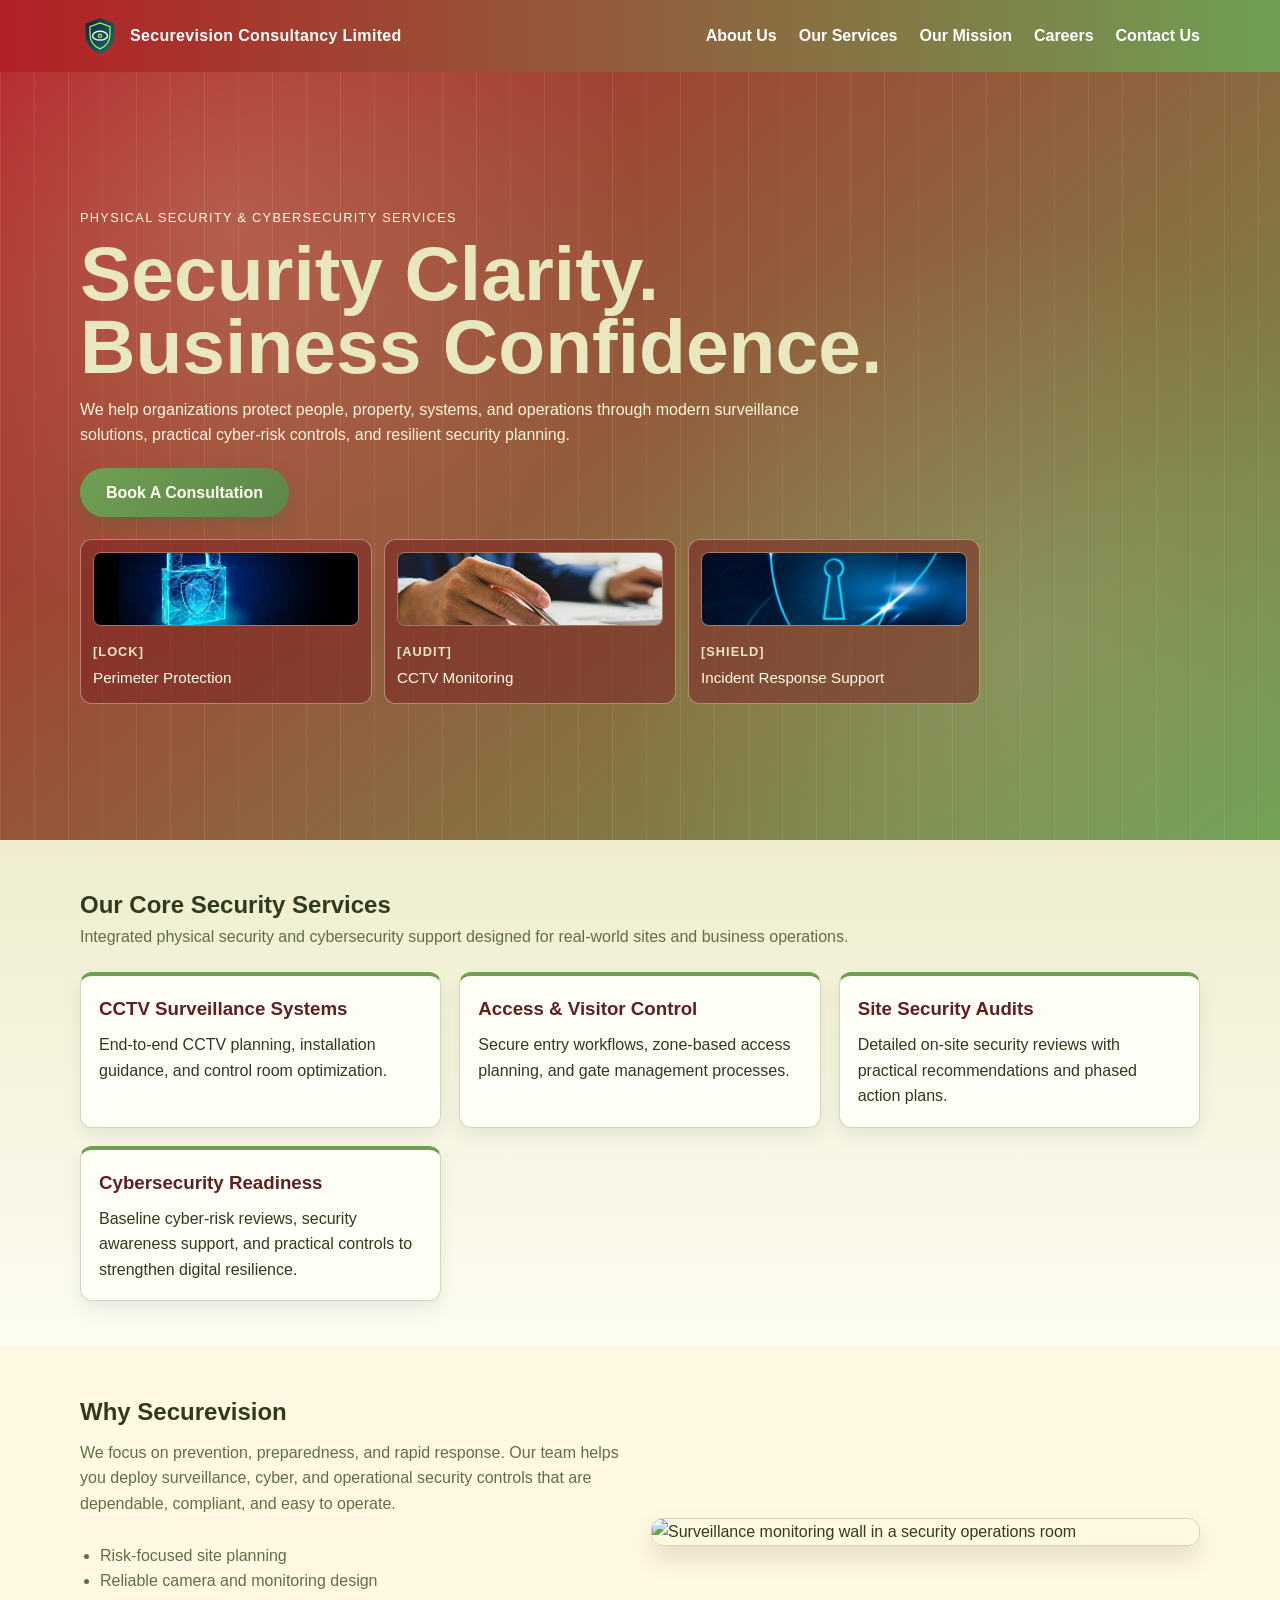
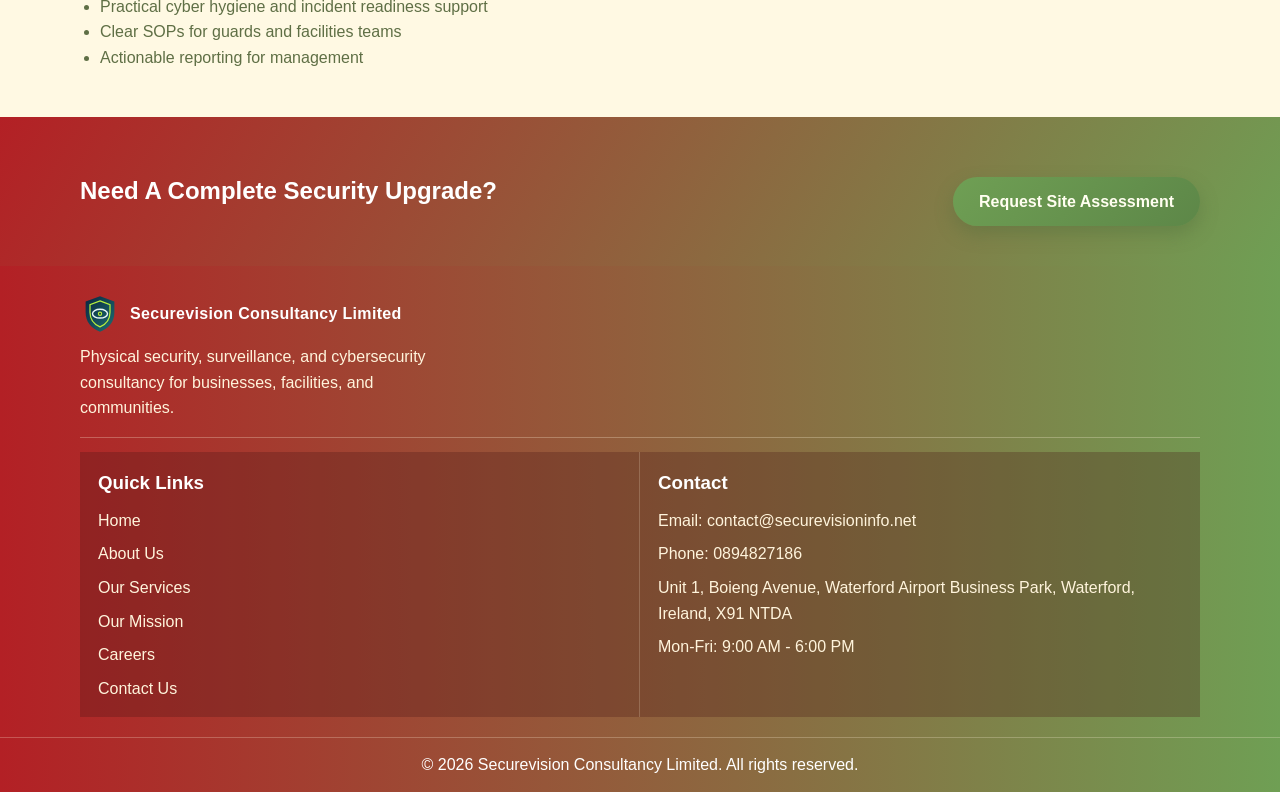
==== commit a2df82cf: "Expand Securevision messaging to include cybersecurity" ====
--- a/index.html
+++ b/index.html
@@ -25,11 +25,11 @@
 
   <header class="hero">
     <div class="container hero-inner">
-      <p class="eyebrow">Surveillance & Security Services</p>
+      <p class="eyebrow">Physical Security & Cybersecurity Services</p>
       <h1>Security Clarity. Business Confidence.</h1>
       <p class="subtitle">
-        We help organizations protect people, property, and operations through
-        modern surveillance systems and practical on-ground security planning.
+        We help organizations protect people, property, systems, and operations through
+        modern surveillance solutions, practical cyber-risk controls, and resilient security planning.
       </p>
       <a href="contact.html" class="btn">Book A Consultation</a>
       <div class="hero-visuals" aria-hidden="true">
@@ -56,7 +56,7 @@
     <div class="container">
       <div class="section-head">
         <h2>Our Core Security Services</h2>
-        <p>Professional surveillance and physical security solutions designed for real-world sites.</p>
+        <p>Integrated physical security and cybersecurity support designed for real-world sites and business operations.</p>
       </div>
       <div class="cards">
         <article class="card">
@@ -71,6 +71,10 @@
           <h3>Site Security Audits</h3>
           <p>Detailed on-site security reviews with practical recommendations and phased action plans.</p>
         </article>
+        <article class="card">
+          <h3>Cybersecurity Readiness</h3>
+          <p>Baseline cyber-risk reviews, security awareness support, and practical controls to strengthen digital resilience.</p>
+        </article>
       </div>
     </div>
   </section>
@@ -81,11 +85,12 @@
         <h2>Why Securevision</h2>
         <p class="lead">
           We focus on prevention, preparedness, and rapid response. Our team helps you deploy
-          surveillance and security controls that are dependable, compliant, and easy to operate.
+          surveillance, cyber, and operational security controls that are dependable, compliant, and easy to operate.
         </p>
         <ul class="bullet-list">
           <li>Risk-focused site planning</li>
           <li>Reliable camera and monitoring design</li>
+          <li>Practical cyber hygiene and incident readiness support</li>
           <li>Clear SOPs for guards and facilities teams</li>
           <li>Actionable reporting for management</li>
         </ul>
@@ -108,7 +113,7 @@
           <img src="assets/securevision-logo.svg" alt="Securevision logo" class="brand-logo" />
           <span>Securevision Consultancy Limited</span>
         </a>
-        <p class="footer-text">Security and surveillance consultancy for businesses, facilities, and communities.</p>
+        <p class="footer-text">Physical security, surveillance, and cybersecurity consultancy for businesses, facilities, and communities.</p>
       </div>
       <div>
         <h3>Quick Links</h3>
